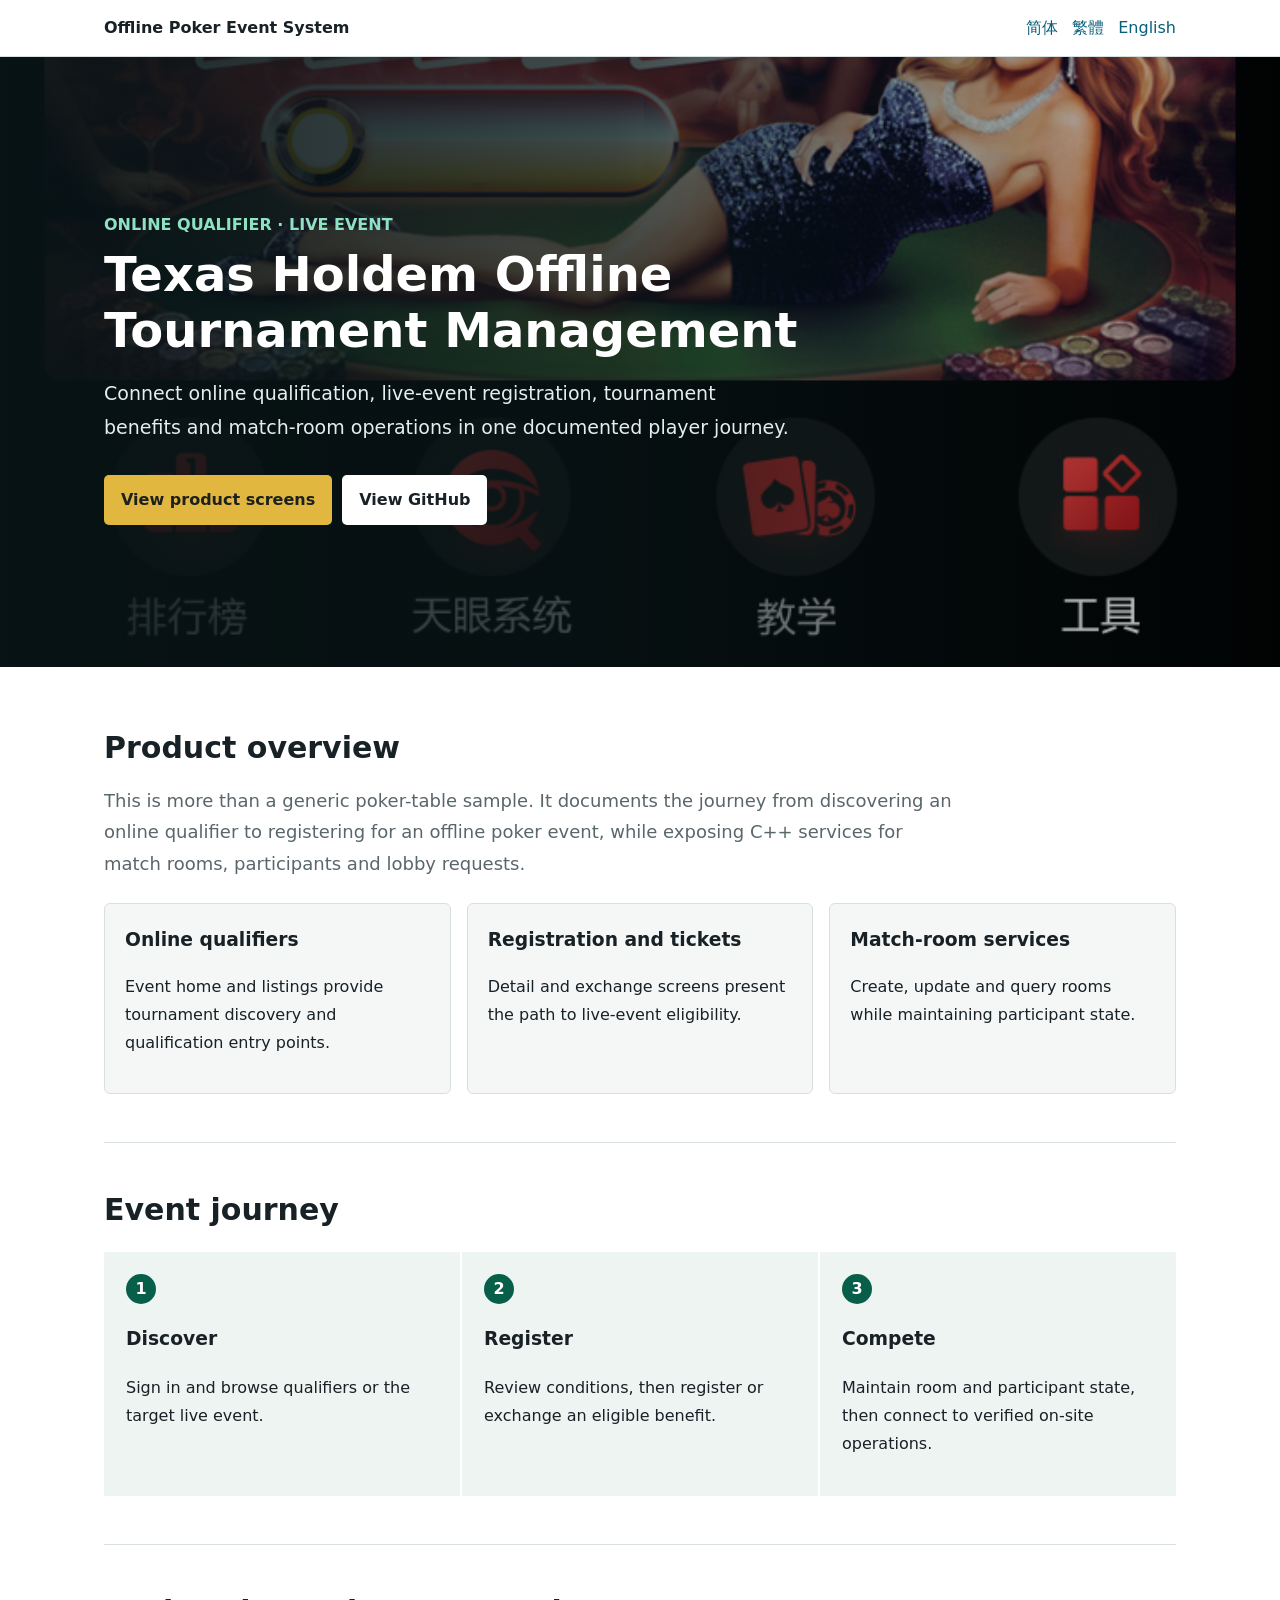
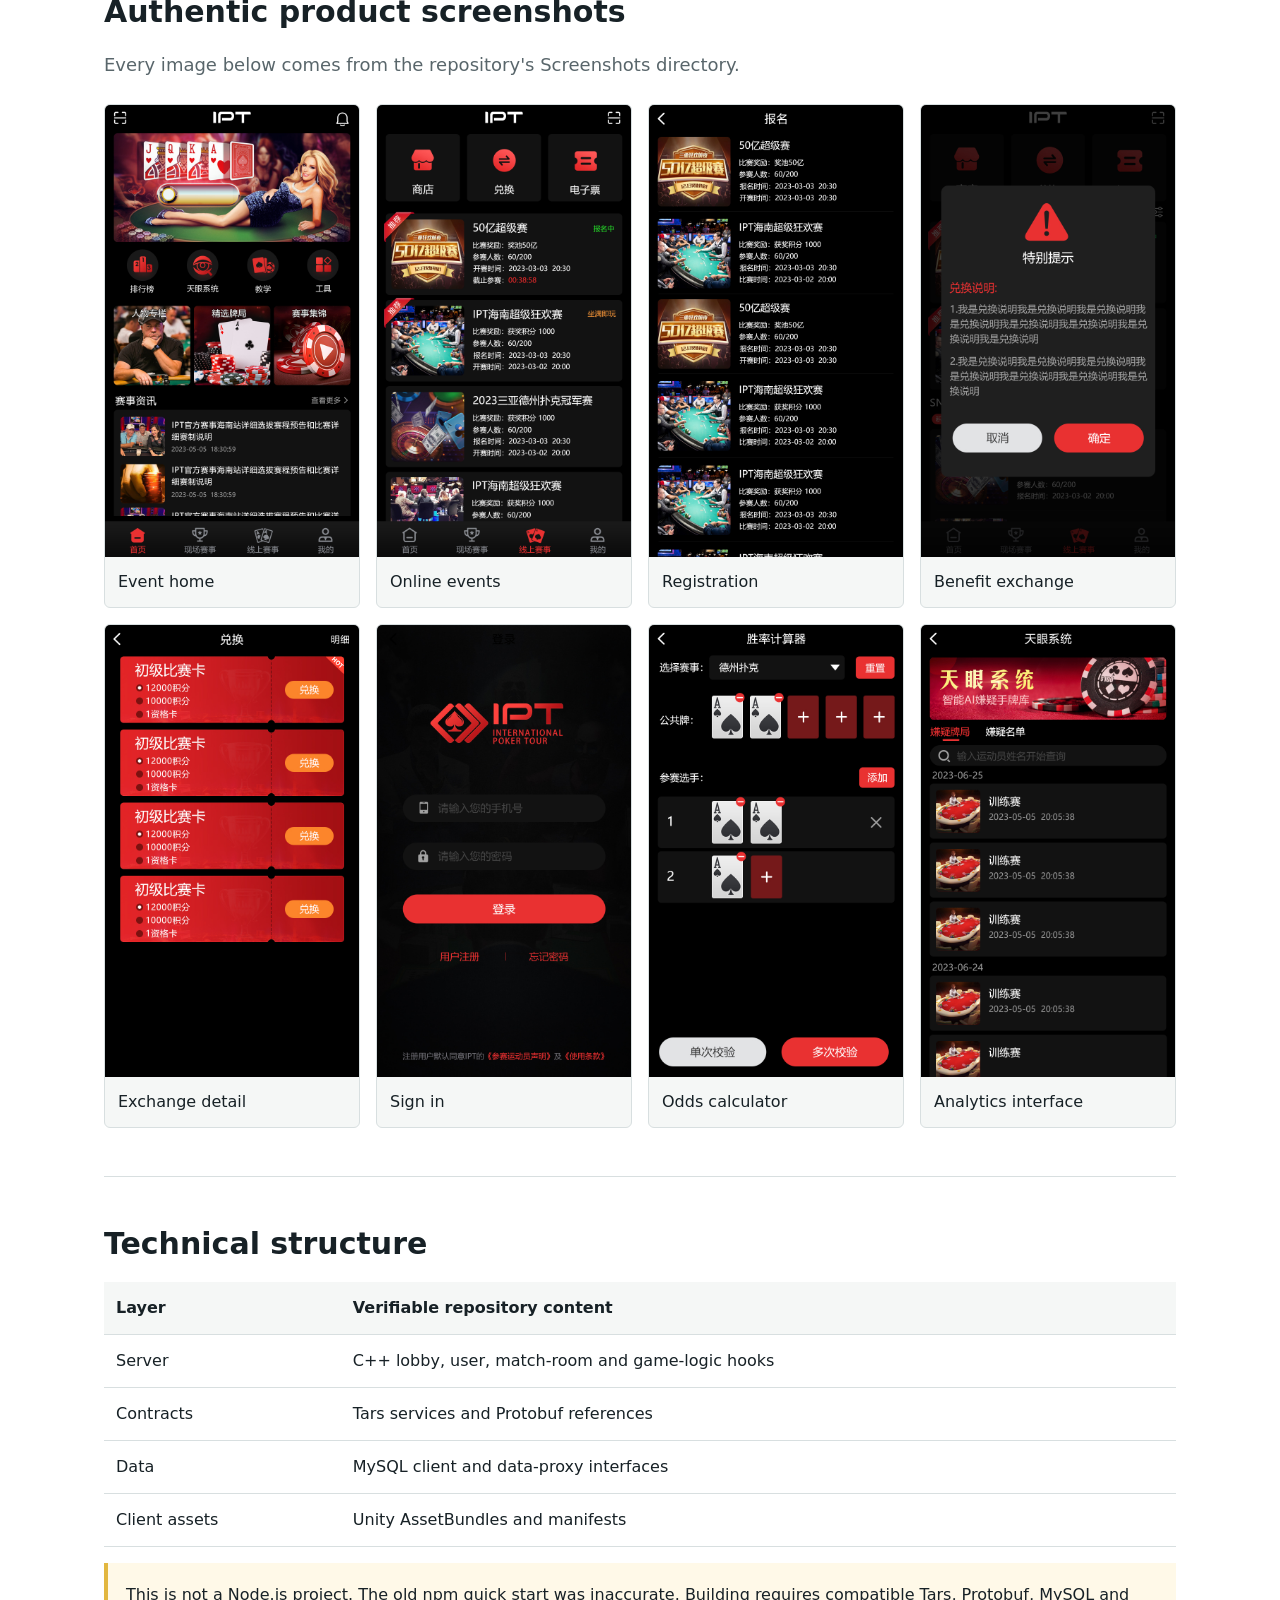
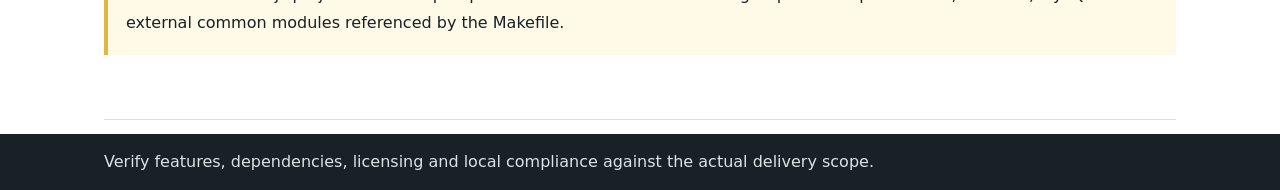
==== docs/en/index.html @ 418baa7e "Add files via upload" ====
<!doctype html><html lang="en"><head><meta charset="utf-8"><meta name="viewport" content="width=device-width,initial-scale=1"><link rel="icon" href="../assets/favicon.png"><title>Texas Holdem Offline Tournament & Live Event Management Source</title><meta name="description" content="Texas Holdem offline tournament management source for online qualifiers, live-event registration, ticket exchange, match rooms, C++ Tars services and Unity UI."><link rel="canonical" href="https://masterai-top.github.io/Texas-Holdem-Offline-Poker-Event-System/en/"><link rel="alternate" hreflang="zh-CN" href="https://masterai-top.github.io/Texas-Holdem-Offline-Poker-Event-System/zh-cn/"><link rel="alternate" hreflang="zh-TW" href="https://masterai-top.github.io/Texas-Holdem-Offline-Poker-Event-System/zh-tw/"><link rel="alternate" hreflang="en" href="https://masterai-top.github.io/Texas-Holdem-Offline-Poker-Event-System/en/"><link rel="alternate" hreflang="x-default" href="https://masterai-top.github.io/Texas-Holdem-Offline-Poker-Event-System/"><meta property="og:image" content="https://masterai-top.github.io/Texas-Holdem-Offline-Poker-Event-System/assets/images/event-home.jpg"><link rel="stylesheet" href="../assets/style.css"></head><body><nav><div class="inner navrow"><a class="brand" href="../">Offline Poker Event System</a><span class="langs"><a href="../zh-cn/">简体</a><a href="../zh-tw/">繁體</a><a href="./">English</a></span></div></nav><header class="hero"><div class="inner"><div class="eyebrow">ONLINE QUALIFIER · LIVE EVENT</div><h1>Texas Holdem Offline Tournament Management</h1><p>Connect online qualification, live-event registration, tournament benefits and match-room operations in one documented player journey.</p><a class="button" href="#gallery">View product screens</a><a class="button secondary" href="https://github.com/masterai-top/Texas-Holdem-Offline-Poker-Event-System">View GitHub</a></div></header><main><section><h2>Product overview</h2><p class="lead">This is more than a generic poker-table sample. It documents the journey from discovering an online qualifier to registering for an offline poker event, while exposing C++ services for match rooms, participants and lobby requests.</p><div class="grid"><article class="card"><h3>Online qualifiers</h3><p>Event home and listings provide tournament discovery and qualification entry points.</p></article><article class="card"><h3>Registration and tickets</h3><p>Detail and exchange screens present the path to live-event eligibility.</p></article><article class="card"><h3>Match-room services</h3><p>Create, update and query rooms while maintaining participant state.</p></article></div></section><section><h2>Event journey</h2><div class="steps"><div class="step"><h3>Discover</h3><p>Sign in and browse qualifiers or the target live event.</p></div><div class="step"><h3>Register</h3><p>Review conditions, then register or exchange an eligible benefit.</p></div><div class="step"><h3>Compete</h3><p>Maintain room and participant state, then connect to verified on-site operations.</p></div></div></section><section id="gallery"><h2>Authentic product screenshots</h2><p class="lead">Every image below comes from the repository's Screenshots directory.</p><div class="gallery"><figure><img src="../assets/images/event-home.jpg" alt="Offline poker event home"><figcaption>Event home</figcaption></figure><figure><img src="../assets/images/online-events.jpg" alt="Online poker qualifiers"><figcaption>Online events</figcaption></figure><figure><img src="../assets/images/registration.jpg" alt="Live poker event registration"><figcaption>Registration</figcaption></figure><figure><img src="../assets/images/exchange-list.jpg" alt="Tournament ticket exchange"><figcaption>Benefit exchange</figcaption></figure><figure><img src="../assets/images/exchange-detail.jpg" alt="Tournament exchange detail"><figcaption>Exchange detail</figcaption></figure><figure><img src="../assets/images/login.jpg" alt="Poker event system login"><figcaption>Sign in</figcaption></figure><figure><img src="../assets/images/odds-calculator.jpg" alt="Poker odds calculator"><figcaption>Odds calculator</figcaption></figure><figure><img src="../assets/images/analytics.jpg" alt="Poker analytics interface"><figcaption>Analytics interface</figcaption></figure></div></section><section><h2>Technical structure</h2><table class="tech"><tr><th>Layer</th><th>Verifiable repository content</th></tr><tr><td>Server</td><td>C++ lobby, user, match-room and game-logic hooks</td></tr><tr><td>Contracts</td><td>Tars services and Protobuf references</td></tr><tr><td>Data</td><td>MySQL client and data-proxy interfaces</td></tr><tr><td>Client assets</td><td>Unity AssetBundles and manifests</td></tr></table><p class="note">This is not a Node.js project. The old npm quick start was inaccurate. Building requires compatible Tars, Protobuf, MySQL and external common modules referenced by the Makefile.</p></section></main><footer class="footer"><div class="inner">Verify features, dependencies, licensing and local compliance against the actual delivery scope.</div></footer></body></html>
---- docs/assets/style.css ----
:root{--ink:#172126;--muted:#59666b;--line:#d8dfe0;--paper:#f5f7f6;--green:#075f4a;--gold:#e2b740;--white:#fff}*{box-sizing:border-box}html{scroll-behavior:smooth}body{margin:0;color:var(--ink);font:16px/1.75 system-ui,-apple-system,"Segoe UI",sans-serif;background:#fff}a{color:#075f7a}nav{position:sticky;top:0;z-index:5;background:rgba(255,255,255,.96);border-bottom:1px solid var(--line)}nav .inner,main,footer .inner{max-width:1120px;margin:auto;padding:14px 24px}.navrow{display:flex;align-items:center;justify-content:space-between;gap:18px}.brand{font-weight:850;color:var(--ink);text-decoration:none}.langs a{margin-left:14px;text-decoration:none}.hero{min-height:610px;display:flex;align-items:flex-end;color:#fff;background:linear-gradient(90deg,rgba(8,20,22,.93) 0%,rgba(8,20,22,.76) 48%,rgba(8,20,22,.15) 100%),url("images/event-home.jpg") center 22%/cover no-repeat}.hero .inner{width:100%;max-width:1120px;margin:auto;padding:76px 24px 64px}.eyebrow{font-weight:800;color:#8ee1c3;text-transform:uppercase}.hero h1{max-width:740px;margin:8px 0 16px;font-size:48px;line-height:1.16}.hero p{max-width:690px;color:#e5eeee;font-size:19px}.button{display:inline-block;margin:12px 10px 0 0;padding:11px 17px;border-radius:5px;background:var(--gold);color:#1c211d;font-weight:800;text-decoration:none}.button.secondary{background:#fff;color:var(--ink)}section{padding:48px 0;border-bottom:1px solid var(--line)}h2{margin:0 0 12px;font-size:30px;line-height:1.25}.lead{max-width:860px;color:var(--muted);font-size:18px}.grid{display:grid;grid-template-columns:repeat(3,1fr);gap:16px;margin-top:24px}.card{padding:20px;background:var(--paper);border:1px solid var(--line);border-radius:6px}.card h3{margin:0 0 8px}.steps{display:grid;grid-template-columns:repeat(3,1fr);gap:2px;margin-top:24px;counter-reset:step}.step{padding:22px;background:#eef4f1;counter-increment:step}.step:before{content:counter(step);display:block;width:30px;height:30px;border-radius:50%;background:var(--green);color:#fff;text-align:center;line-height:30px;font-weight:800}.gallery{display:grid;grid-template-columns:repeat(4,1fr);gap:16px;margin-top:24px}.gallery figure{margin:0;border:1px solid var(--line);border-radius:6px;overflow:hidden;background:var(--paper)}.gallery img{display:block;width:100%;aspect-ratio:9/16;object-fit:cover}.gallery figcaption{padding:11px 13px}.tech{width:100%;border-collapse:collapse;margin-top:20px}.tech th,.tech td{padding:12px;border-bottom:1px solid var(--line);text-align:left}.tech th{background:var(--paper)}.note{padding:18px;border-left:4px solid var(--gold);background:#fff9e8}.footer{background:#172126;color:#dbe4e4}.footer a{color:#9fdfcb}@media(max-width:780px){.navrow{align-items:flex-start;flex-direction:column}.langs a{margin:0 12px 0 0}.hero{min-height:560px;background-position:58% 20%}.hero h1{font-size:34px}.grid,.steps{grid-template-columns:1fr}.gallery{grid-template-columns:repeat(2,1fr)}section{padding:38px 0}}@media(max-width:430px){.gallery{grid-template-columns:1fr 1fr}.hero h1{font-size:31px}}
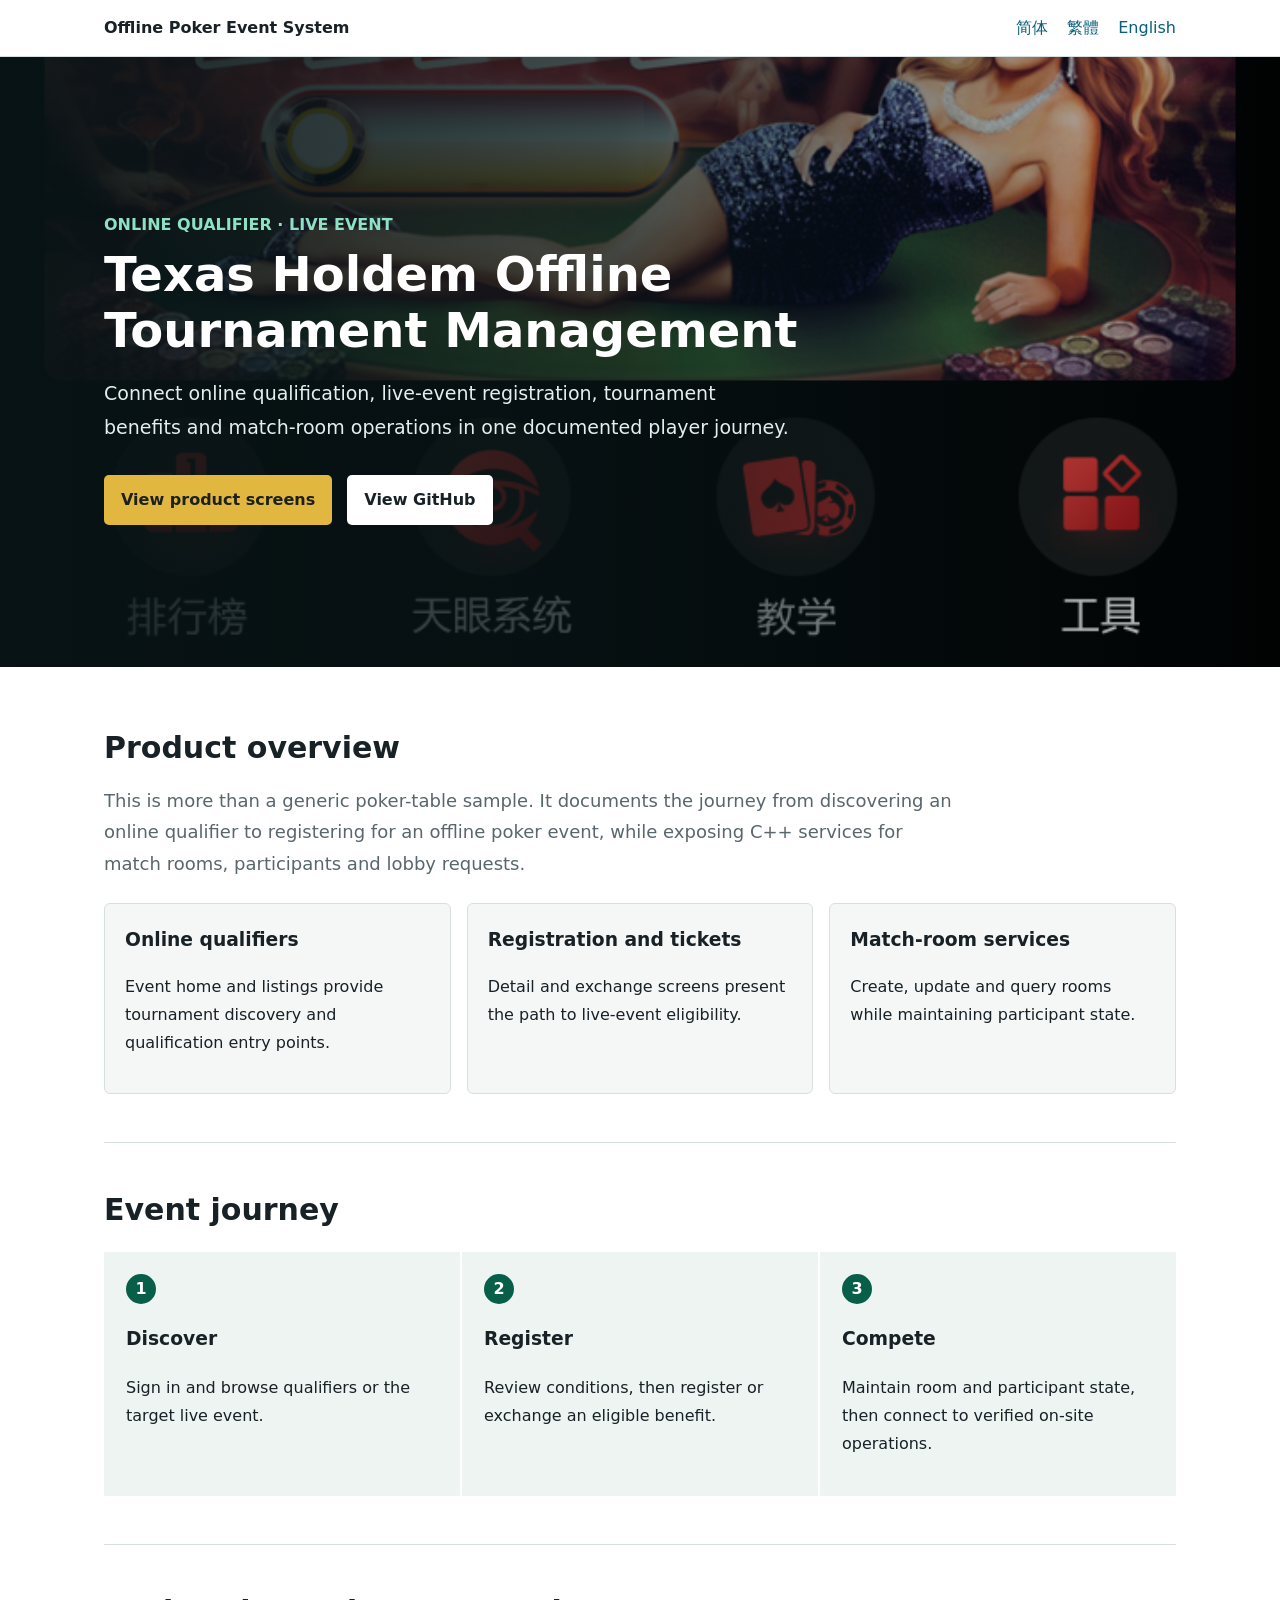
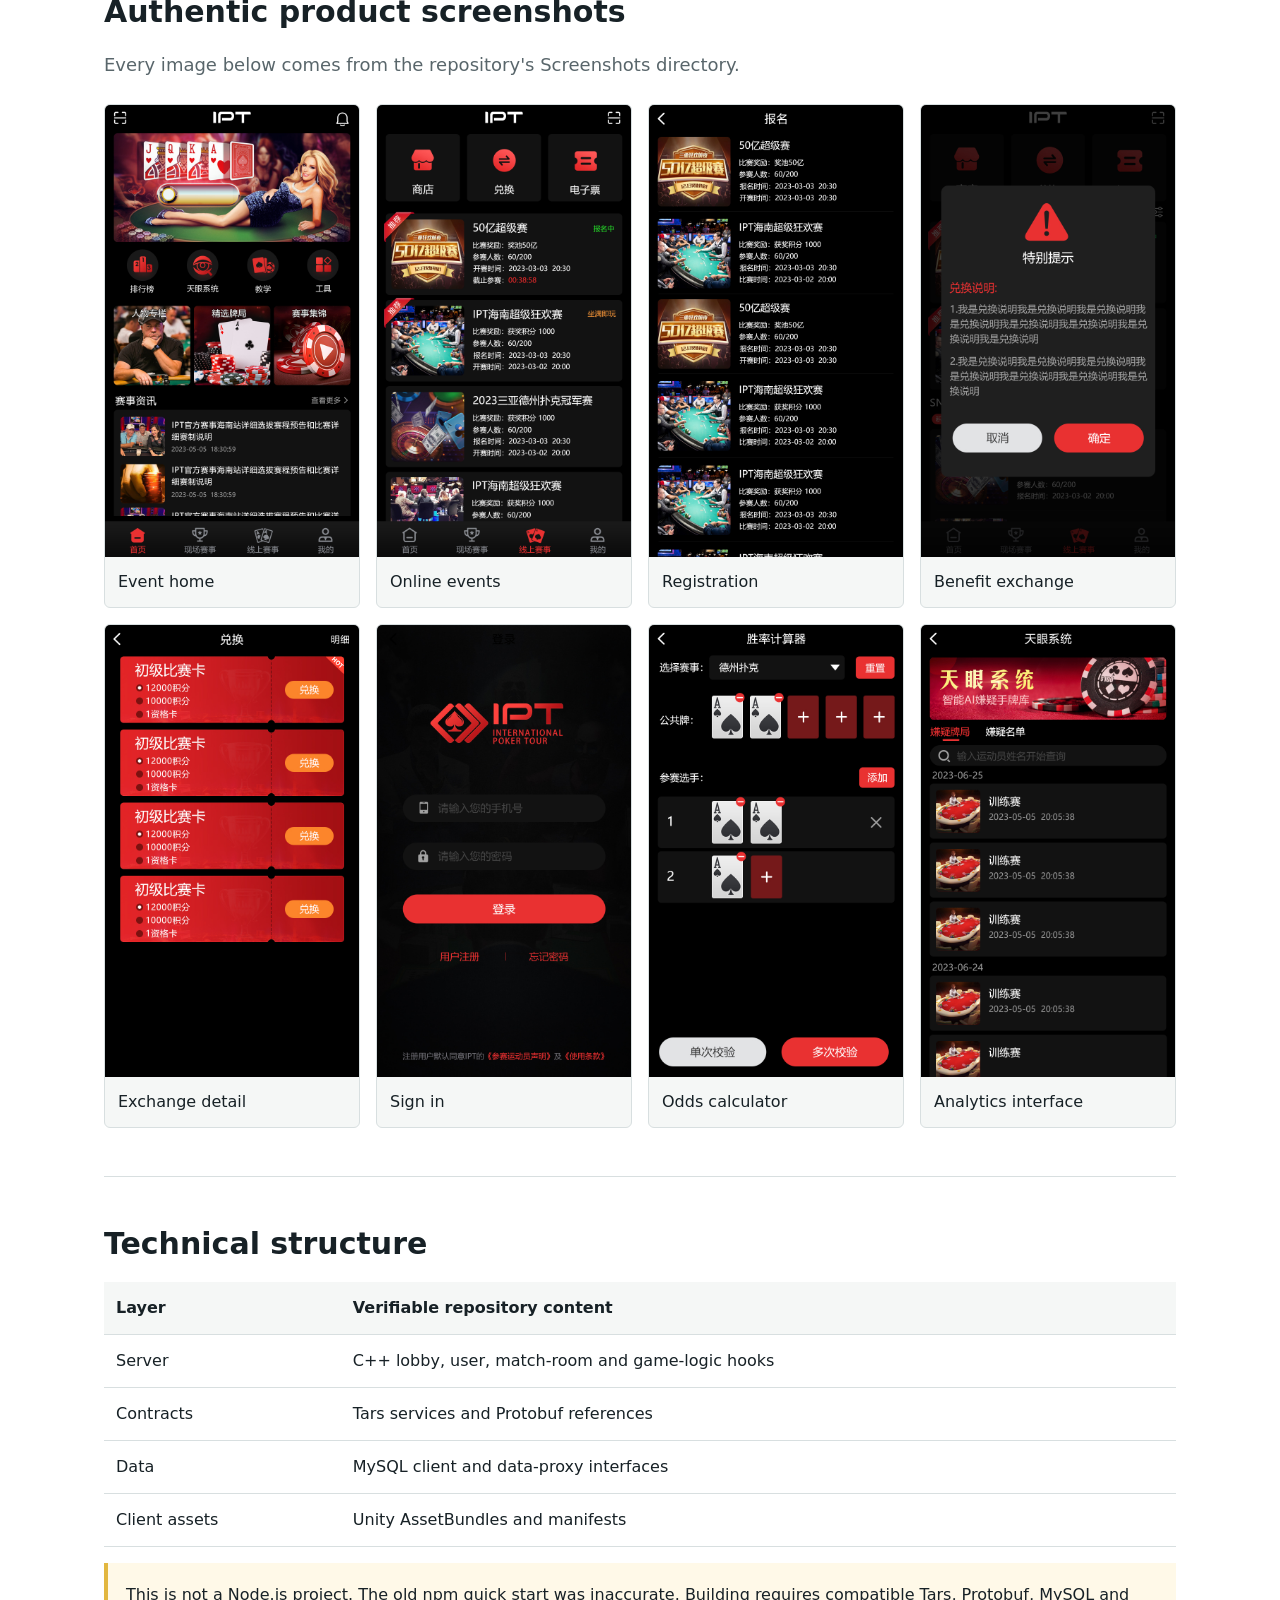
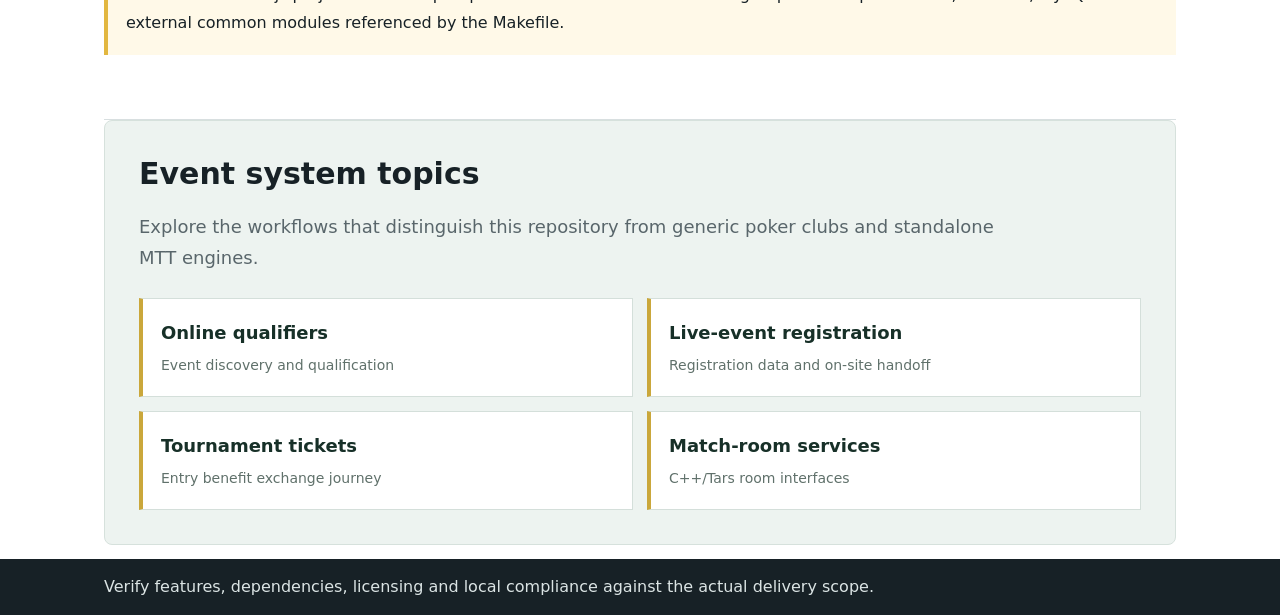
==== commit 025f881a: "Add files via upload" ====
--- a/docs/en/index.html
+++ b/docs/en/index.html
@@ -1,2 +1,154 @@
-<!doctype html><html lang="en"><head><meta charset="utf-8"><meta name="viewport" content="width=device-width,initial-scale=1"><link rel="icon" href="../assets/favicon.png"><title>Texas Holdem Offline Tournament & Live Event Management Source</title><meta name="description" content="Texas Holdem offline tournament management source for online qualifiers, live-event registration, ticket exchange, match rooms, C++ Tars services and Unity UI."><link rel="canonical" href="https://masterai-top.github.io/Texas-Holdem-Offline-Poker-Event-System/en/"><link rel="alternate" hreflang="zh-CN" href="https://masterai-top.github.io/Texas-Holdem-Offline-Poker-Event-System/zh-cn/"><link rel="alternate" hreflang="zh-TW" href="https://masterai-top.github.io/Texas-Holdem-Offline-Poker-Event-System/zh-tw/"><link rel="alternate" hreflang="en" href="https://masterai-top.github.io/Texas-Holdem-Offline-Poker-Event-System/en/"><link rel="alternate" hreflang="x-default" href="https://masterai-top.github.io/Texas-Holdem-Offline-Poker-Event-System/"><meta property="og:image" content="https://masterai-top.github.io/Texas-Holdem-Offline-Poker-Event-System/assets/images/event-home.jpg"><link rel="stylesheet" href="../assets/style.css"></head><body><nav><div class="inner navrow"><a class="brand" href="../">Offline Poker Event System</a><span class="langs"><a href="../zh-cn/">简体</a><a href="../zh-tw/">繁體</a><a href="./">English</a></span></div></nav><header class="hero"><div class="inner"><div class="eyebrow">ONLINE QUALIFIER · LIVE EVENT</div><h1>Texas Holdem Offline Tournament Management</h1><p>Connect online qualification, live-event registration, tournament benefits and match-room operations in one documented player journey.</p><a class="button" href="#gallery">View product screens</a><a class="button secondary" href="https://github.com/masterai-top/Texas-Holdem-Offline-Poker-Event-System">View GitHub</a></div></header><main><section><h2>Product overview</h2><p class="lead">This is more than a generic poker-table sample. It documents the journey from discovering an online qualifier to registering for an offline poker event, while exposing C++ services for match rooms, participants and lobby requests.</p><div class="grid"><article class="card"><h3>Online qualifiers</h3><p>Event home and listings provide tournament discovery and qualification entry points.</p></article><article class="card"><h3>Registration and tickets</h3><p>Detail and exchange screens present the path to live-event eligibility.</p></article><article class="card"><h3>Match-room services</h3><p>Create, update and query rooms while maintaining participant state.</p></article></div></section><section><h2>Event journey</h2><div class="steps"><div class="step"><h3>Discover</h3><p>Sign in and browse qualifiers or the target live event.</p></div><div class="step"><h3>Register</h3><p>Review conditions, then register or exchange an eligible benefit.</p></div><div class="step"><h3>Compete</h3><p>Maintain room and participant state, then connect to verified on-site operations.</p></div></div></section><section id="gallery"><h2>Authentic product screenshots</h2><p class="lead">Every image below comes from the repository's Screenshots directory.</p><div class="gallery"><figure><img src="../assets/images/event-home.jpg" alt="Offline poker event home"><figcaption>Event home</figcaption></figure><figure><img src="../assets/images/online-events.jpg" alt="Online poker qualifiers"><figcaption>Online events</figcaption></figure><figure><img src="../assets/images/registration.jpg" alt="Live poker event registration"><figcaption>Registration</figcaption></figure><figure><img src="../assets/images/exchange-list.jpg" alt="Tournament ticket exchange"><figcaption>Benefit exchange</figcaption></figure><figure><img src="../assets/images/exchange-detail.jpg" alt="Tournament exchange detail"><figcaption>Exchange detail</figcaption></figure><figure><img src="../assets/images/login.jpg" alt="Poker event system login"><figcaption>Sign in</figcaption></figure><figure><img src="../assets/images/odds-calculator.jpg" alt="Poker odds calculator"><figcaption>Odds calculator</figcaption></figure><figure><img src="../assets/images/analytics.jpg" alt="Poker analytics interface"><figcaption>Analytics interface</figcaption></figure></div></section><section><h2>Technical structure</h2><table class="tech"><tr><th>Layer</th><th>Verifiable repository content</th></tr><tr><td>Server</td><td>C++ lobby, user, match-room and game-logic hooks</td></tr><tr><td>Contracts</td><td>Tars services and Protobuf references</td></tr><tr><td>Data</td><td>MySQL client and data-proxy interfaces</td></tr><tr><td>Client assets</td><td>Unity AssetBundles and manifests</td></tr></table><p class="note">This is not a Node.js project. The old npm quick start was inaccurate. Building requires compatible Tars, Protobuf, MySQL and external common modules referenced by the Makefile.</p></section></main><footer class="footer"><div class="inner">Verify features, dependencies, licensing and local compliance against the actual delivery scope.</div></footer></body></html>
+<!doctype html>
+<html lang="en">
+<head>
+<meta charset="utf-8">
+<meta name="viewport" content="width=device-width,initial-scale=1">
+<link rel="icon" href="../assets/favicon.png">
+<title>Texas Holdem Offline Tournament Management Source</title>
+<meta name="description" content="Texas Holdem offline tournament management source for online qualifiers, live-event registration, ticket exchange, match rooms, C++ Tars services and Unity UI.">
+<link rel="canonical" href="https://masterai-top.github.io/Texas-Holdem-Offline-Poker-Event-System/en/">
+<link rel="alternate" hreflang="zh-CN" href="https://masterai-top.github.io/Texas-Holdem-Offline-Poker-Event-System/zh-cn/">
+<link rel="alternate" hreflang="zh-TW" href="https://masterai-top.github.io/Texas-Holdem-Offline-Poker-Event-System/zh-tw/">
+<link rel="alternate" hreflang="en" href="https://masterai-top.github.io/Texas-Holdem-Offline-Poker-Event-System/en/">
+<link rel="alternate" hreflang="x-default" href="https://masterai-top.github.io/Texas-Holdem-Offline-Poker-Event-System/">
+<meta property="og:image" content="https://masterai-top.github.io/Texas-Holdem-Offline-Poker-Event-System/assets/images/event-home.jpg">
+<link rel="stylesheet" href="../assets/style.css">
+</head>
+<body>
+<nav>
+<div class="inner navrow">
+<a class="brand" href="../">Offline Poker Event System</a>
+<span class="langs">
+<a href="../zh-cn/">简体</a>
+<a href="../zh-tw/">繁體</a>
+<a href="./">English</a>
+</span>
+</div>
+</nav>
+<header class="hero">
+<div class="inner">
+<div class="eyebrow">ONLINE QUALIFIER · LIVE EVENT</div>
+<h1>Texas Holdem Offline Tournament Management</h1>
+<p>Connect online qualification, live-event registration, tournament benefits and match-room operations in one documented player journey.</p>
+<a class="button" href="#gallery">View product screens</a>
+<a class="button secondary" href="https://github.com/masterai-top/Texas-Holdem-Offline-Poker-Event-System">View GitHub</a>
+</div>
+</header>
+<main>
+<section>
+<h2>Product overview</h2>
+<p class="lead">This is more than a generic poker-table sample. It documents the journey from discovering an online qualifier to registering for an offline poker event, while exposing C++ services for match rooms, participants and lobby requests.</p>
+<div class="grid">
+<article class="card">
+<h3>Online qualifiers</h3>
+<p>Event home and listings provide tournament discovery and qualification entry points.</p>
+</article>
+<article class="card">
+<h3>Registration and tickets</h3>
+<p>Detail and exchange screens present the path to live-event eligibility.</p>
+</article>
+<article class="card">
+<h3>Match-room services</h3>
+<p>Create, update and query rooms while maintaining participant state.</p>
+</article>
+</div>
+</section>
+<section>
+<h2>Event journey</h2>
+<div class="steps">
+<div class="step">
+<h3>Discover</h3>
+<p>Sign in and browse qualifiers or the target live event.</p>
+</div>
+<div class="step">
+<h3>Register</h3>
+<p>Review conditions, then register or exchange an eligible benefit.</p>
+</div>
+<div class="step">
+<h3>Compete</h3>
+<p>Maintain room and participant state, then connect to verified on-site operations.</p>
+</div>
+</div>
+</section>
+<section id="gallery">
+<h2>Authentic product screenshots</h2>
+<p class="lead">Every image below comes from the repository's Screenshots directory.</p>
+<div class="gallery">
+<figure>
+<img src="../assets/images/event-home.jpg" alt="Offline poker event home">
+<figcaption>Event home</figcaption>
+</figure>
+<figure>
+<img src="../assets/images/online-events.jpg" alt="Online poker qualifiers">
+<figcaption>Online events</figcaption>
+</figure>
+<figure>
+<img src="../assets/images/registration.jpg" alt="Live poker event registration">
+<figcaption>Registration</figcaption>
+</figure>
+<figure>
+<img src="../assets/images/exchange-list.jpg" alt="Tournament ticket exchange">
+<figcaption>Benefit exchange</figcaption>
+</figure>
+<figure>
+<img src="../assets/images/exchange-detail.jpg" alt="Tournament exchange detail">
+<figcaption>Exchange detail</figcaption>
+</figure>
+<figure>
+<img src="../assets/images/login.jpg" alt="Poker event system login">
+<figcaption>Sign in</figcaption>
+</figure>
+<figure>
+<img src="../assets/images/odds-calculator.jpg" alt="Poker odds calculator">
+<figcaption>Odds calculator</figcaption>
+</figure>
+<figure>
+<img src="../assets/images/analytics.jpg" alt="Poker analytics interface">
+<figcaption>Analytics interface</figcaption>
+</figure>
+</div>
+</section>
+<section>
+<h2>Technical structure</h2>
+<table class="tech">
+<tr>
+<th>Layer</th>
+<th>Verifiable repository content</th>
+</tr>
+<tr>
+<td>Server</td>
+<td>C++ lobby, user, match-room and game-logic hooks</td>
+</tr>
+<tr>
+<td>Contracts</td>
+<td>Tars services and Protobuf references</td>
+</tr>
+<tr>
+<td>Data</td>
+<td>MySQL client and data-proxy interfaces</td>
+</tr>
+<tr>
+<td>Client assets</td>
+<td>Unity AssetBundles and manifests</td>
+</tr>
+</table>
+<p class="note">This is not a Node.js project. The old npm quick start was inaccurate. Building requires compatible Tars, Protobuf, MySQL and external common modules referenced by the Makefile.</p>
+</section>
+<section class="topics">
+<h2>Event system topics</h2>
+<p class="lead">Explore the workflows that distinguish this repository from generic poker clubs and standalone MTT engines.</p>
+<div class="topic-grid">
+<a href="../online-qualifier/"><strong>Online qualifiers</strong><span>Event discovery and qualification</span></a>
+<a href="../live-event-registration/"><strong>Live-event registration</strong><span>Registration data and on-site handoff</span></a>
+<a href="../tournament-ticket/"><strong>Tournament tickets</strong><span>Entry benefit exchange journey</span></a>
+<a href="../match-room-server/"><strong>Match-room services</strong><span>C++/Tars room interfaces</span></a>
+</div>
+</section>
+</main>
+<footer class="footer">
+<div class="inner">Verify features, dependencies, licensing and local compliance against the actual delivery scope.</div>
+</footer>
+</body>
+</html>
 
+
--- a/docs/assets/style.css
+++ b/docs/assets/style.css
@@ -1,2 +1,70 @@
-:root{--ink:#172126;--muted:#59666b;--line:#d8dfe0;--paper:#f5f7f6;--green:#075f4a;--gold:#e2b740;--white:#fff}*{box-sizing:border-box}html{scroll-behavior:smooth}body{margin:0;color:var(--ink);font:16px/1.75 system-ui,-apple-system,"Segoe UI",sans-serif;background:#fff}a{color:#075f7a}nav{position:sticky;top:0;z-index:5;background:rgba(255,255,255,.96);border-bottom:1px solid var(--line)}nav .inner,main,footer .inner{max-width:1120px;margin:auto;padding:14px 24px}.navrow{display:flex;align-items:center;justify-content:space-between;gap:18px}.brand{font-weight:850;color:var(--ink);text-decoration:none}.langs a{margin-left:14px;text-decoration:none}.hero{min-height:610px;display:flex;align-items:flex-end;color:#fff;background:linear-gradient(90deg,rgba(8,20,22,.93) 0%,rgba(8,20,22,.76) 48%,rgba(8,20,22,.15) 100%),url("images/event-home.jpg") center 22%/cover no-repeat}.hero .inner{width:100%;max-width:1120px;margin:auto;padding:76px 24px 64px}.eyebrow{font-weight:800;color:#8ee1c3;text-transform:uppercase}.hero h1{max-width:740px;margin:8px 0 16px;font-size:48px;line-height:1.16}.hero p{max-width:690px;color:#e5eeee;font-size:19px}.button{display:inline-block;margin:12px 10px 0 0;padding:11px 17px;border-radius:5px;background:var(--gold);color:#1c211d;font-weight:800;text-decoration:none}.button.secondary{background:#fff;color:var(--ink)}section{padding:48px 0;border-bottom:1px solid var(--line)}h2{margin:0 0 12px;font-size:30px;line-height:1.25}.lead{max-width:860px;color:var(--muted);font-size:18px}.grid{display:grid;grid-template-columns:repeat(3,1fr);gap:16px;margin-top:24px}.card{padding:20px;background:var(--paper);border:1px solid var(--line);border-radius:6px}.card h3{margin:0 0 8px}.steps{display:grid;grid-template-columns:repeat(3,1fr);gap:2px;margin-top:24px;counter-reset:step}.step{padding:22px;background:#eef4f1;counter-increment:step}.step:before{content:counter(step);display:block;width:30px;height:30px;border-radius:50%;background:var(--green);color:#fff;text-align:center;line-height:30px;font-weight:800}.gallery{display:grid;grid-template-columns:repeat(4,1fr);gap:16px;margin-top:24px}.gallery figure{margin:0;border:1px solid var(--line);border-radius:6px;overflow:hidden;background:var(--paper)}.gallery img{display:block;width:100%;aspect-ratio:9/16;object-fit:cover}.gallery figcaption{padding:11px 13px}.tech{width:100%;border-collapse:collapse;margin-top:20px}.tech th,.tech td{padding:12px;border-bottom:1px solid var(--line);text-align:left}.tech th{background:var(--paper)}.note{padding:18px;border-left:4px solid var(--gold);background:#fff9e8}.footer{background:#172126;color:#dbe4e4}.footer a{color:#9fdfcb}@media(max-width:780px){.navrow{align-items:flex-start;flex-direction:column}.langs a{margin:0 12px 0 0}.hero{min-height:560px;background-position:58% 20%}.hero h1{font-size:34px}.grid,.steps{grid-template-columns:1fr}.gallery{grid-template-columns:repeat(2,1fr)}section{padding:38px 0}}@media(max-width:430px){.gallery{grid-template-columns:1fr 1fr}.hero h1{font-size:31px}}
+:root{--ink:#172126;--muted:#59666b;--line:#d8dfe0;--paper:#f5f7f6;--green:#075f4a;--gold:#e2b740;--white:#fff}
+*{box-sizing:border-box}
+html{scroll-behavior:smooth}
+body{margin:0;color:var(--ink);font:16px/1.75 system-ui,-apple-system,"Segoe UI",sans-serif;background:#fff}
+a{color:#075f7a}
+nav{position:sticky;top:0;z-index:5;background:rgba(255,255,255,.96);border-bottom:1px solid var(--line)}
+nav .inner,main,footer .inner{max-width:1120px;margin:auto;padding:14px 24px}
+.navrow{display:flex;align-items:center;justify-content:space-between;gap:18px}
+.brand{font-weight:850;color:var(--ink);text-decoration:none}
+.langs a{margin-left:14px;text-decoration:none}
+.hero{min-height:610px;display:flex;align-items:flex-end;color:#fff;background:linear-gradient(90deg,rgba(8,20,22,.93) 0%,rgba(8,20,22,.76) 48%,rgba(8,20,22,.15) 100%),url("images/event-home.jpg") center 22%/cover no-repeat}
+.hero .inner{width:100%;max-width:1120px;margin:auto;padding:76px 24px 64px}
+.eyebrow{font-weight:800;color:#8ee1c3;text-transform:uppercase}
+.hero h1{max-width:740px;margin:8px 0 16px;font-size:48px;line-height:1.16}
+.hero p{max-width:690px;color:#e5eeee;font-size:19px}
+.button{display:inline-block;margin:12px 10px 0 0;padding:11px 17px;border-radius:5px;background:var(--gold);color:#1c211d;font-weight:800;text-decoration:none}
+.button.secondary{background:#fff;color:var(--ink)}
+section{padding:48px 0;border-bottom:1px solid var(--line)}
+h2{margin:0 0 12px;font-size:30px;line-height:1.25}
+.lead{max-width:860px;color:var(--muted);font-size:18px}
+.grid{display:grid;grid-template-columns:repeat(3,1fr);gap:16px;margin-top:24px}
+.card{padding:20px;background:var(--paper);border:1px solid var(--line);border-radius:6px}
+.card h3{margin:0 0 8px}
+.steps{display:grid;grid-template-columns:repeat(3,1fr);gap:2px;margin-top:24px;counter-reset:step}
+.step{padding:22px;background:#eef4f1;counter-increment:step}
+.step:before{content:counter(step);display:block;width:30px;height:30px;border-radius:50%;background:var(--green);color:#fff;text-align:center;line-height:30px;font-weight:800}
+.gallery{display:grid;grid-template-columns:repeat(4,1fr);gap:16px;margin-top:24px}
+.gallery figure{margin:0;border:1px solid var(--line);border-radius:6px;overflow:hidden;background:var(--paper)}
+.gallery img{display:block;width:100%;aspect-ratio:9/16;object-fit:cover}
+.gallery figcaption{padding:11px 13px}
+.tech{width:100%;border-collapse:collapse;margin-top:20px}
+.tech th,.tech td{padding:12px;border-bottom:1px solid var(--line);text-align:left}
+.tech th{background:var(--paper)}
+.note{padding:18px;border-left:4px solid var(--gold);background:#fff9e8}
+.footer{background:#172126;color:#dbe4e4}
+.footer a{color:#9fdfcb}
+.topics{background:#edf3f0;border:1px solid #d6e1dc;border-radius:8px;padding:34px}
+.topic-grid{display:grid;grid-template-columns:repeat(2,minmax(0,1fr));gap:14px;margin-top:24px}
+.topic-grid a{display:flex;flex-direction:column;gap:5px;background:#fff;border:1px solid #d4dfda;border-left:4px solid #caa73b;padding:18px;text-decoration:none;color:#173028;transition:.18s ease}
+.topic-grid a:hover{border-color:#1a7a60;transform:translateY(-1px)}
+.topic-grid strong{font-size:18px}
+.topic-grid span{color:#60716b;font-size:14px}
+.topic-hero{display:grid;grid-template-columns:1fr .78fr;gap:36px;align-items:center;padding:48px 0}
+.topic-hero h1{font-size:42px;line-height:1.15;margin:8px 0 16px}
+.topic-hero img{width:100%;max-height:580px;object-fit:contain;background:#0a1713;border:1px solid #314940}
+.breadcrumb{font-size:13px;color:#65766f;margin-bottom:14px}
+.feature-list{display:grid;grid-template-columns:repeat(2,minmax(0,1fr));gap:16px}
+.feature-list article{background:#fff;border:1px solid #d9e2de;border-radius:7px;padding:20px}
+.feature-list h3{margin-top:0}
+.showcase{display:grid;grid-template-columns:repeat(2,minmax(0,1fr));gap:18px}.showcase>div{background:#fff;border:1px solid #d9e2de;border-radius:7px;padding:20px}.showcase h3{margin-top:0}.showcase img{width:100%;max-height:520px;object-fit:contain;background:#0a1713}
+.source-note{background:#fff8e5;border-left:4px solid #caa73b;padding:18px 20px;margin-top:26px}
+.cta-band{background:#0a211a;color:#fff;padding:30px;border-radius:8px;display:flex;justify-content:space-between;gap:24px;align-items:center}
+.cta-band p{color:#bdd0c8;margin:5px 0 0}
+.cta-band a{white-space:nowrap}
+@media(max-width:780px){.navrow{align-items:flex-start;flex-direction:column}
+.langs a{margin:0 12px 0 0}
+.hero{min-height:560px;background-position:58% 20%}
+.hero h1{font-size:34px}
+.grid,.steps,.topic-grid,.topic-hero,.feature-list,.showcase{grid-template-columns:1fr}
+.gallery{grid-template-columns:repeat(2,1fr)}
+section{padding:38px 0}
+.topics{padding:24px 18px}
+.cta-band{align-items:flex-start;flex-direction:column}
+}
+@media(max-width:430px){.gallery{grid-template-columns:1fr 1fr}
+.hero h1{font-size:31px}
+}
 
+
+
